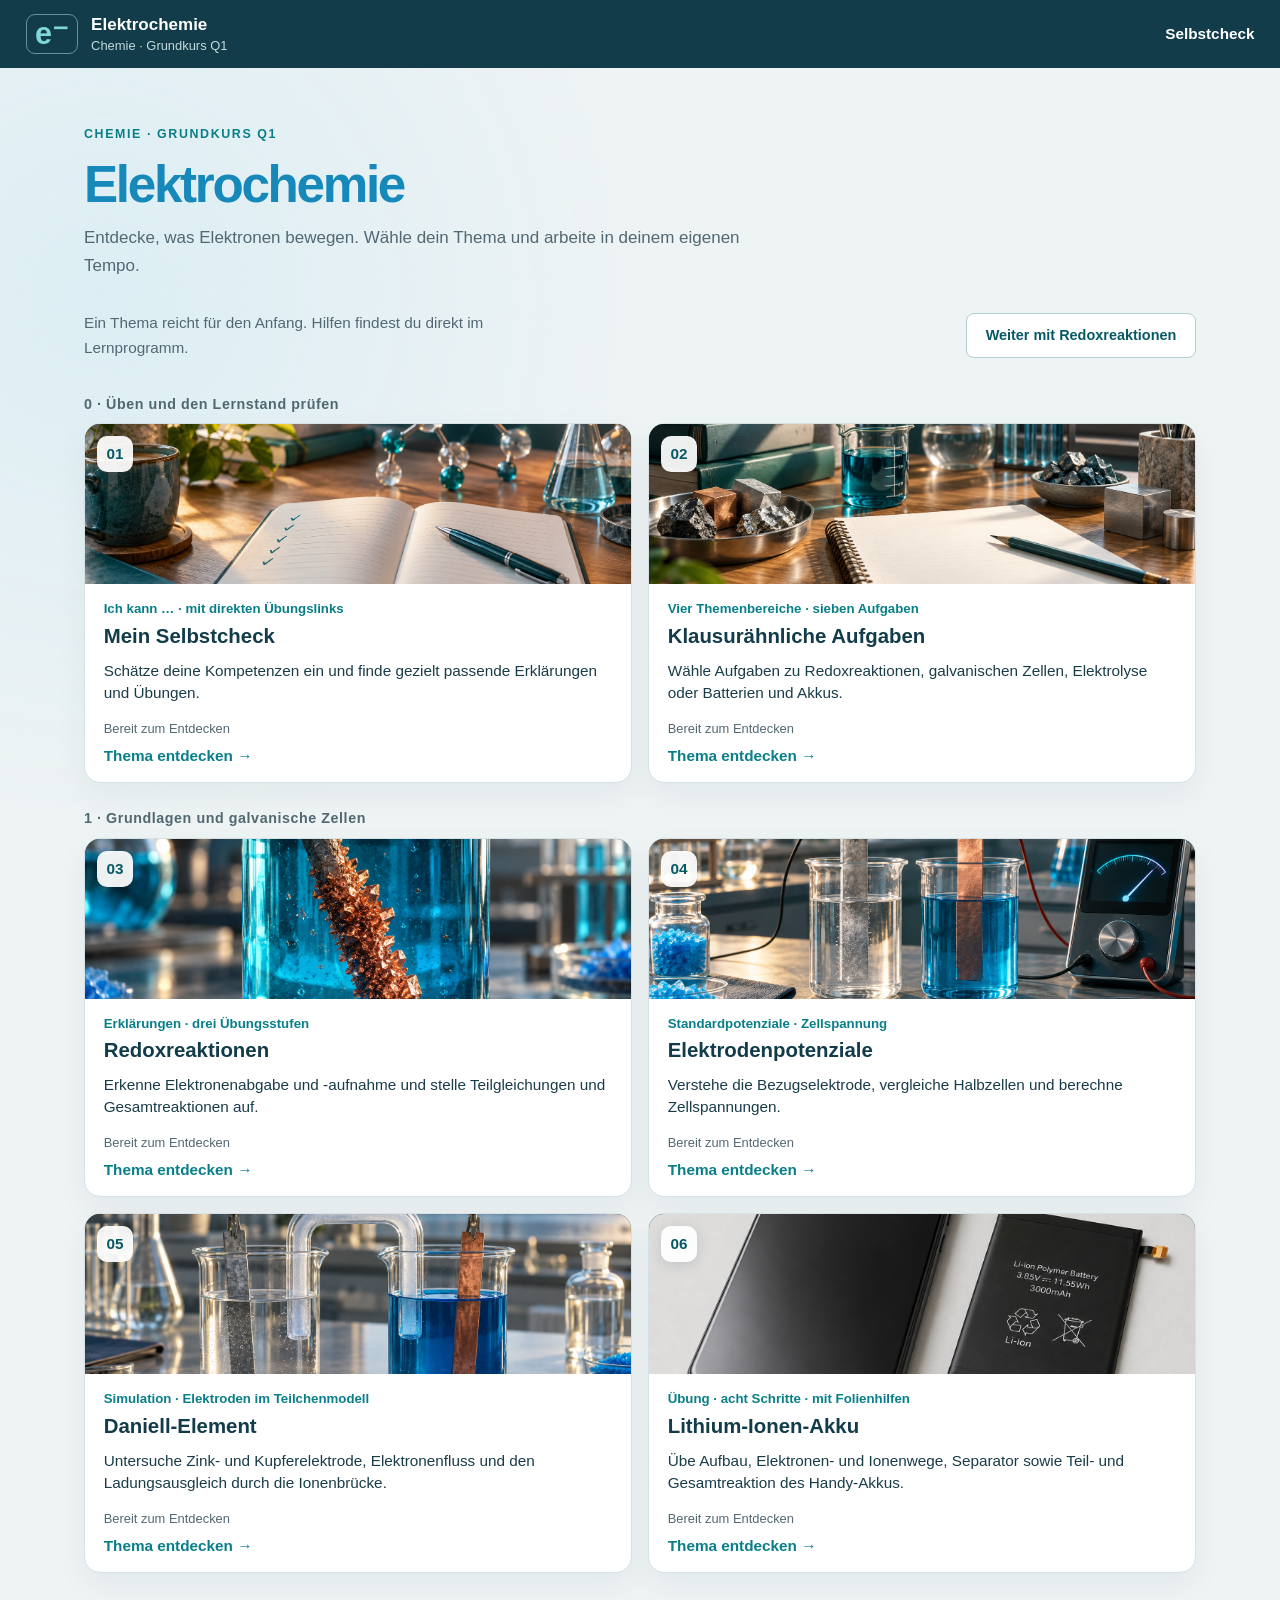
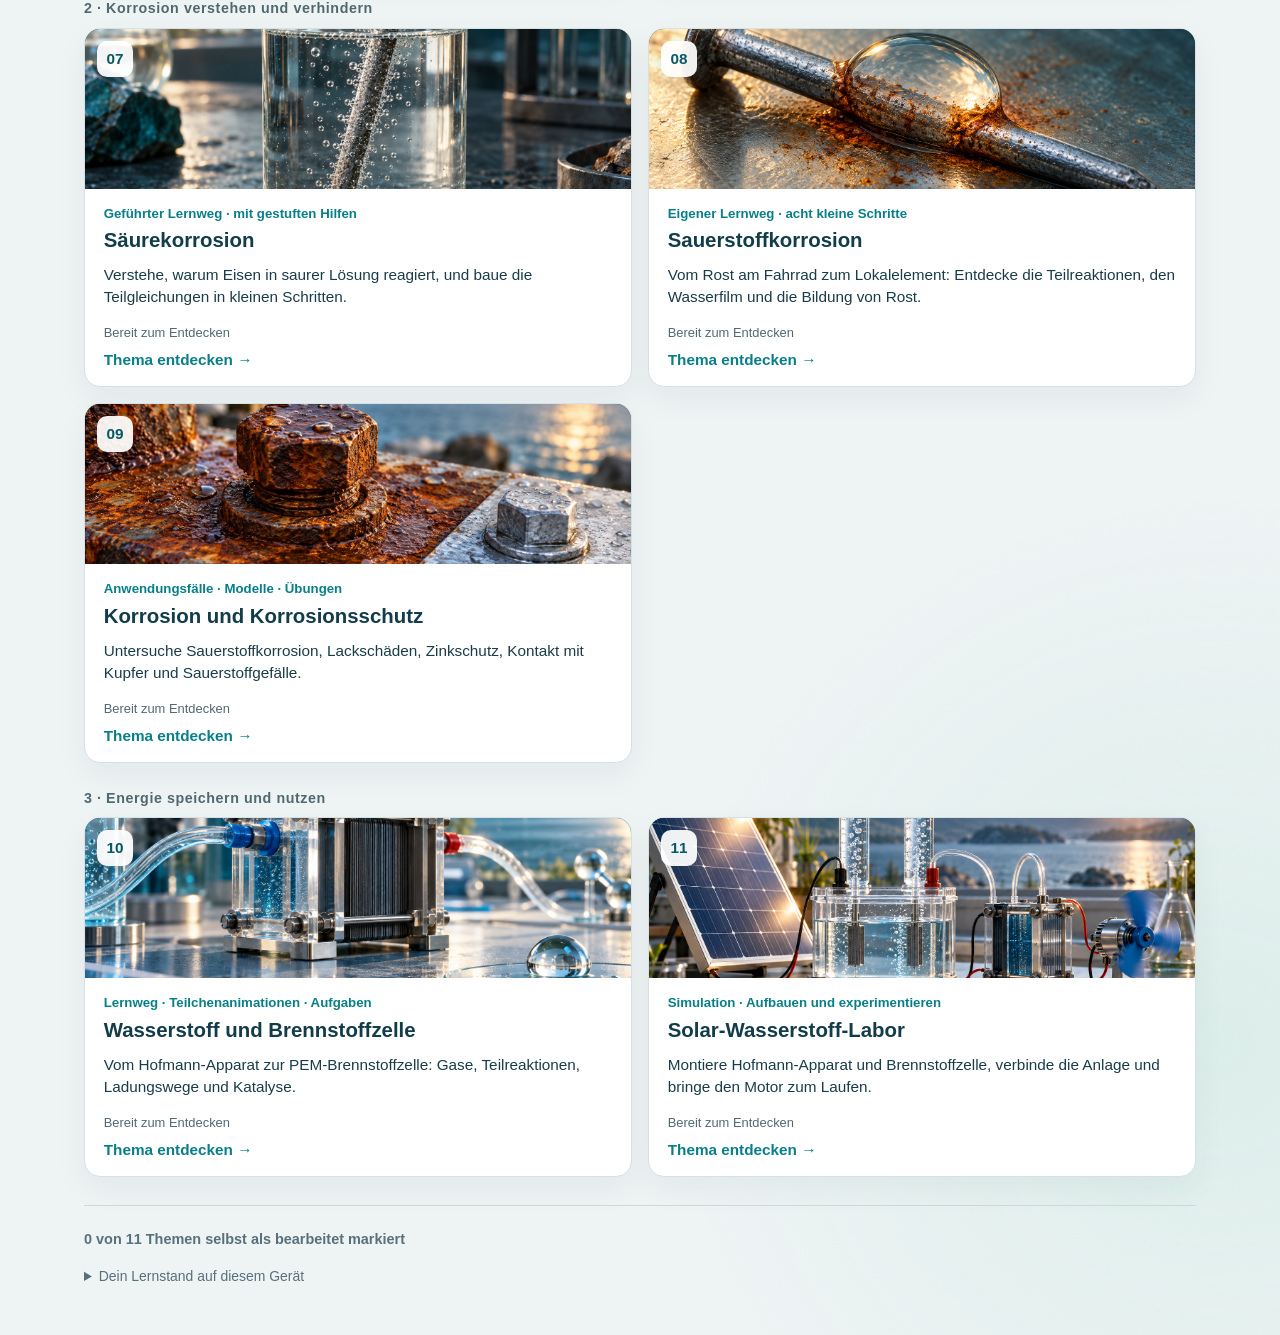
==== index.html @ 57e7d215 "v.1.0" ====
<!doctype html>
<html lang="de">
<head><meta charset="utf-8"><meta name="viewport" content="width=device-width,initial-scale=1"><meta name="theme-color" content="#123c4a"><title>Elektrochemie · Dein Lernraum</title><link rel="stylesheet" href="portal.css?v=7"></head>
<body>
<a class="skip" href="#main">Zum Inhalt</a>
<header><a class="brand" href="#ueberblick"><span class="symbol" aria-hidden="true">e⁻</span><span>Elektrochemie<small>Chemie · Grundkurs Q1</small></span></a><div class="header-actions"><a href="#selbstcheck">Selbstcheck</a><a id="allTopics" href="#ueberblick" hidden>← Alle Themen</a><button id="focus" type="button" aria-pressed="false" hidden>Mehr Platz fürs Programm</button></div></header>
<div class="shell">

<main id="main" tabindex="-1">
<section id="overview"><div class="hero"><p class="eyebrow">Chemie · Grundkurs Q1</p><h1>Elektrochemie</h1><p>Entdecke, was Elektronen bewegen. Wähle dein Thema und arbeite in deinem eigenen Tempo.</p></div><div class="overview-tools"><p>Ein Thema reicht für den Anfang. Hilfen findest du direkt im Lernprogramm.</p><button id="resume" type="button">Mit den Grundlagen beginnen</button></div><div id="cards" aria-label="Lernprogramme und Simulationen"></div><footer class="overview-footer"><p id="progress" role="status"></p><details><summary>Dein Lernstand auf diesem Gerät</summary><p>Deine Notizen, Themenmarkierungen und das zuletzt geöffnete Thema bleiben in diesem Browser. Markierungen sind deine eigene Einschätzung, keine automatische Bewertung.</p><p>Aufgaben werden gespeichert, soweit das jeweilige Programm dies unterstützt. Versuchsaufbauten im Solarlabor bleiben nur während dieser geöffneten Sitzung erhalten.</p></details></footer></section>
<section id="workspace" hidden><div class="module-heading"><div><p id="moduleTrack" class="eyebrow"></p><h1 id="moduleTitle"></h1></div><a id="standalone" target="_blank" rel="noopener">Einzeln öffnen ↗</a></div><details class="mission" open><summary>Dein Einstieg und deine Hilfen</summary><p id="moduleGoal"></p><ol id="moduleTasks"></ol><p id="moduleHelp" class="muted"></p></details><p id="loadStatus" role="status"></p><div id="frames"></div><div class="reflection"><label class="complete"><input id="complete" type="checkbox"> Diesen Themenbaustein habe ich für heute bearbeitet.</label><label for="notes"><strong>Mein Merksatz oder meine offene Frage</strong></label><textarea id="notes" rows="3" placeholder="Ein Satz oder ein Stichwort reicht."></textarea><span id="saveStatus" role="status"></span><div class="module-actions"><a href="#ueberblick">Zur Themenübersicht</a><button id="nextModule" type="button">Nächster Themenbaustein</button></div></div></section>
</main></div><script src="portal.js?v=11"></script>
</body></html>
---- portal.css ----
:root{font-family:'Segoe UI',Arial,sans-serif;color:#193c49;background:#f5f8f8;font-size:17px;--navy:#123c4a;--teal:#087f88;--line:#d4e2e4}*{box-sizing:border-box}[hidden]{display:none!important}body{margin:0}button,input,textarea{font:inherit}button,a,summary,input{touch-action:manipulation}a{color:var(--teal)}button,summary{cursor:pointer}button{border:0;border-radius:8px;background:var(--navy);color:white;padding:.8rem 1.1rem;font-weight:650}button:disabled{opacity:.55;cursor:default}a:focus-visible,button:focus-visible,summary:focus-visible,input:focus-visible,textarea:focus-visible{outline:3px solid #c17a28;outline-offset:4px}header{background:var(--navy);color:white;padding:.8rem 1.5rem;display:flex;justify-content:space-between;align-items:center;gap:1rem}.brand{color:white;text-decoration:none;display:flex;align-items:center;gap:.8rem;font-weight:750}.brand small{display:block;font-weight:400;color:#c2dadd;font-size:.76rem;margin-top:.2rem}.symbol{font-size:1.8rem;color:#80d7d8;border:1px solid #62929b;padding:.1rem .5rem;border-radius:9px}header button{border:1px solid #80a8b0;font-size:.85rem}.shell{display:grid;grid-template-columns:240px minmax(0,1fr);max-width:1800px;margin:auto}.sidebar{padding:1.6rem 1rem;border-right:1px solid var(--line);background:white}.eyebrow{text-transform:uppercase;letter-spacing:.13em;font-size:.73rem;font-weight:750;color:var(--teal)}nav{display:grid;gap:.4rem}nav a{padding:.75rem;text-decoration:none;color:var(--navy);border-radius:8px;line-height:1.35}nav a[aria-current=page]{background:#e0f1f2;font-weight:750;border-left:4px solid var(--teal)}.side-note,.sidebar details{font-size:.85rem;color:#58707b;line-height:1.6}.sidebar details{margin-top:1.8rem}#progress{font-size:.85rem;font-weight:650;margin-top:1.7rem}main{padding:2rem;min-width:0}h1{font-size:clamp(1.8rem,3.4vw,3rem);line-height:1.1;letter-spacing:-.03em;margin:.4rem 0 1rem}h2{font-size:1.4rem}p{line-height:1.65}.hero{background:#e5f1f1;border-radius:14px;padding:clamp(1.2rem,3vw,2.5rem);border-top:5px solid var(--teal);max-width:1120px}.hero p:not(.eyebrow){max-width:790px}.orientation{border-left:4px solid #c17a28;padding:.5rem 1rem;margin:1.7rem 0}.orientation p{margin:.3rem 0}.muted{color:#58707b}.track{margin:1.8rem 0 2.2rem}.track h3{font-size:1.05rem;color:#526873}.card-grid{display:grid;grid-template-columns:repeat(2,minmax(0,1fr));gap:1rem}.module-card{padding:1.4rem;background:white;border:1px solid var(--line);border-radius:12px;display:flex;flex-direction:column;align-items:flex-start}.module-card h3{font-size:1.4rem;color:var(--navy);margin:.65rem 0 .3rem}.module-card p{margin:.3rem 0 1.2rem}.module-card a{margin-top:auto;font-weight:750}.tag{color:var(--teal);font-size:.78rem;font-weight:700}.anchor{padding:1rem 1.4rem;border:1px solid var(--line);border-radius:10px}.module-heading{display:flex;justify-content:space-between;gap:1rem;align-items:center}.module-heading h1{font-size:clamp(1.7rem,3vw,2.5rem)}.module-heading a{font-size:.85rem;white-space:nowrap}.mission{background:#e7f3f3;border-left:4px solid var(--teal);padding:1rem 1.2rem;margin:1rem 0}.mission summary{font-weight:750}.mission li{margin:.65rem 0;line-height:1.5}.mission p:last-child{margin-bottom:0}#loadStatus{font-size:.85rem;color:#58707b;min-height:1.3rem;margin:.5rem 0}iframe{display:block;width:100%;height:80vh;min-height:560px;border:1px solid var(--line);border-radius:10px;background:white}.reflection{margin-top:1.5rem;padding:1.2rem;background:white;border:1px solid var(--line);border-radius:10px}.reflection label{display:block;line-height:1.5}.complete{margin-bottom:1.5rem}.complete input{width:1.1rem;height:1.1rem;accent-color:var(--teal)}textarea{width:100%;padding:.8rem;margin-top:.6rem;border:1px solid #91b1bb;border-radius:7px;resize:vertical}#saveStatus{font-size:.8rem;color:#58707b}.module-actions{display:flex;justify-content:space-between;gap:1rem;align-items:center;margin-top:1.5rem}.focus-mode .sidebar,.focus-mode .mission,.focus-mode .reflection,.focus-mode .module-heading{display:none}.focus-mode .shell{display:block;max-width:none}.focus-mode main{padding:.4rem}.focus-mode iframe{height:calc(100vh - 125px);min-height:350px}.skip{position:absolute;top:-100px;left:1rem;background:white;padding:1rem;z-index:99}.skip:focus{top:0}@media(max-width:950px){.shell{display:block}.sidebar{padding:1rem;border-bottom:1px solid var(--line)}nav{display:flex;overflow-x:auto}nav a{flex:0 0 auto;max-width:210px}.sidebar>.eyebrow,.side-note,.sidebar details{display:none}#progress{margin:.5rem 0 0}main{padding:1rem}.module-heading{align-items:flex-start;flex-direction:column}}@media(max-width:600px){.card-grid{grid-template-columns:1fr}header{padding:.7rem}header button{max-width:140px}.module-actions{align-items:stretch;flex-direction:column}iframe{height:78vh;min-height:450px}.hero{padding:1.2rem}}@media(prefers-reduced-motion:reduce){*{scroll-behavior:auto!important}}@media print{header,.sidebar,iframe,.mission,#loadStatus,.module-actions{display:none}.shell{display:block}}

/* Themenübersicht mit Bildkacheln */
body{background:radial-gradient(circle at 8% 10%,#dceef4,transparent 32rem),radial-gradient(circle at 95% 90%,#dceeea,transparent 32rem),#eef3f4}
.shell{display:block;max-width:1180px}main{padding:2.4rem 2rem 3rem}.header-actions{display:flex;align-items:center;gap:1rem}.header-actions a{color:white;font-size:.9rem;text-decoration:none;font-weight:650}
.hero{background:none;border:0;padding:1rem 0 .6rem;max-width:none}.hero h1{color:#1688ba;font-size:clamp(2.7rem,7vw,5rem);letter-spacing:-.045em}.hero p:not(.eyebrow){max-width:680px;color:#526873;font-size:1.08rem}.overview-tools{display:flex;gap:1.5rem;align-items:center;justify-content:space-between;margin:.3rem 0 2.2rem}.overview-tools p{max-width:490px;color:#526873;font-size:.9rem}.overview-tools button{max-width:350px;font-size:.85rem;background:white;color:#075966;border:1px solid #b4ced2;text-align:left}
.track{margin:2rem 0 2.8rem}.track>h3{font-size:.84rem;letter-spacing:.04em;color:#506870;margin-bottom:1rem}.card-grid{gap:24px}.module-card{position:relative;display:flex;align-items:stretch;overflow:hidden;padding:0;text-decoration:none;color:#193c49;background:white;border:1px solid #d5e1e4;border-radius:22px;box-shadow:0 12px 32px #1736420d;transition:transform .2s ease,box-shadow .2s ease}.module-card:hover{transform:translateY(-5px);box-shadow:0 20px 42px #17364226}.card-art{display:block;width:100%;height:190px;object-fit:cover;background:#123c4a}.card-number{position:absolute;top:18px;left:18px;display:grid;place-items:center;width:44px;height:44px;border-radius:13px;background:#ffffffed;color:#075966;font-weight:750;font-size:1rem}.card-body{display:flex;flex:1;flex-direction:column;padding:1.6rem}.module-card h3{font-size:clamp(1.35rem,2.5vw,1.75rem);line-height:1.15;margin:.65rem 0}.module-card p{font-size:.93rem;line-height:1.6;margin:.25rem 0 1rem}.module-card [data-status]{font-size:.76rem;color:#526873;margin-top:auto;padding-top:.5rem}.card-start{font-weight:750;color:#087f88;font-size:.95rem}.overview-footer{border-top:1px solid #cadbdd;padding-top:1rem;color:#58707b;font-size:.82rem}.overview-footer p{margin:.5rem 0}.overview-footer details{max-width:800px}.overview-footer summary{cursor:pointer}#progress{margin:.3rem 0 1rem}.focus-mode .shell{max-width:none}.focus-mode .module-actions{display:none}
@media(max-width:760px){main{padding:1.4rem 1rem 2rem}.card-grid{grid-template-columns:1fr;gap:20px}.hero{padding-top:.6rem}.overview-tools{align-items:flex-start;flex-direction:column;gap:.4rem}.overview-tools button{max-width:100%}.card-art{height:180px}.card-body{padding:1.4rem}.header-actions{gap:.6rem}.header-actions a{font-size:.8rem}.brand small{font-size:.65rem}header button{font-size:.72rem;padding:.5rem;max-width:130px}.symbol{display:none}.module-heading{align-items:flex-start;flex-direction:column}}
@media(prefers-reduced-motion:reduce){.module-card{transition:none}.module-card:hover{transform:none}}

/* Kompakte, gut antippbare Themenkacheln für Tablets. */
.card-art{height:160px;aspect-ratio:auto;object-fit:cover;object-position:center 52%}
.card-number{top:12px;left:12px;width:36px;height:36px;border-radius:10px;font-size:.9rem;box-shadow:0 3px 14px #123c4a26}
#overview .hero{padding:.2rem 0}
#overview .hero h1{font-size:clamp(2.1rem,4vw,3.2rem);margin:.3rem 0 .6rem}
#overview .hero p:not(.eyebrow){font-size:1rem;margin:.5rem 0}
.overview-tools{margin:.2rem 0 1rem;gap:1rem}
.track{margin:1.2rem 0 1.6rem}
.track>h3{margin:0 0 .65rem}
.card-grid{gap:16px}
.module-card{border-radius:16px}
.card-body{padding:1rem 1.1rem}
.module-card h3{font-size:1.2rem;line-height:1.2;margin:.45rem 0}
.module-card p{font-size:.9rem;line-height:1.45;margin:.2rem 0 .65rem}
.module-card [data-status]{padding-top:.3rem;margin-bottom:.5rem}
.card-start{font-size:.9rem}
@media(min-width:640px){.card-grid{grid-template-columns:repeat(2,minmax(0,1fr))}}
@media(min-width:640px) and (max-width:1180px){main{padding:1.3rem 1.2rem 2rem}.overview-tools{flex-direction:row;align-items:center}.overview-tools p{flex:1}.overview-tools button{max-width:310px}}
@media(max-width:639px){.card-grid{grid-template-columns:1fr}.card-art{height:150px}}
@media(hover:none){.module-card:hover{transform:none}}


@media(max-width:760px){.header-actions{flex-wrap:wrap;justify-content:flex-end}.header-actions a{min-height:44px;display:inline-flex;align-items:center}header{align-items:flex-start}}
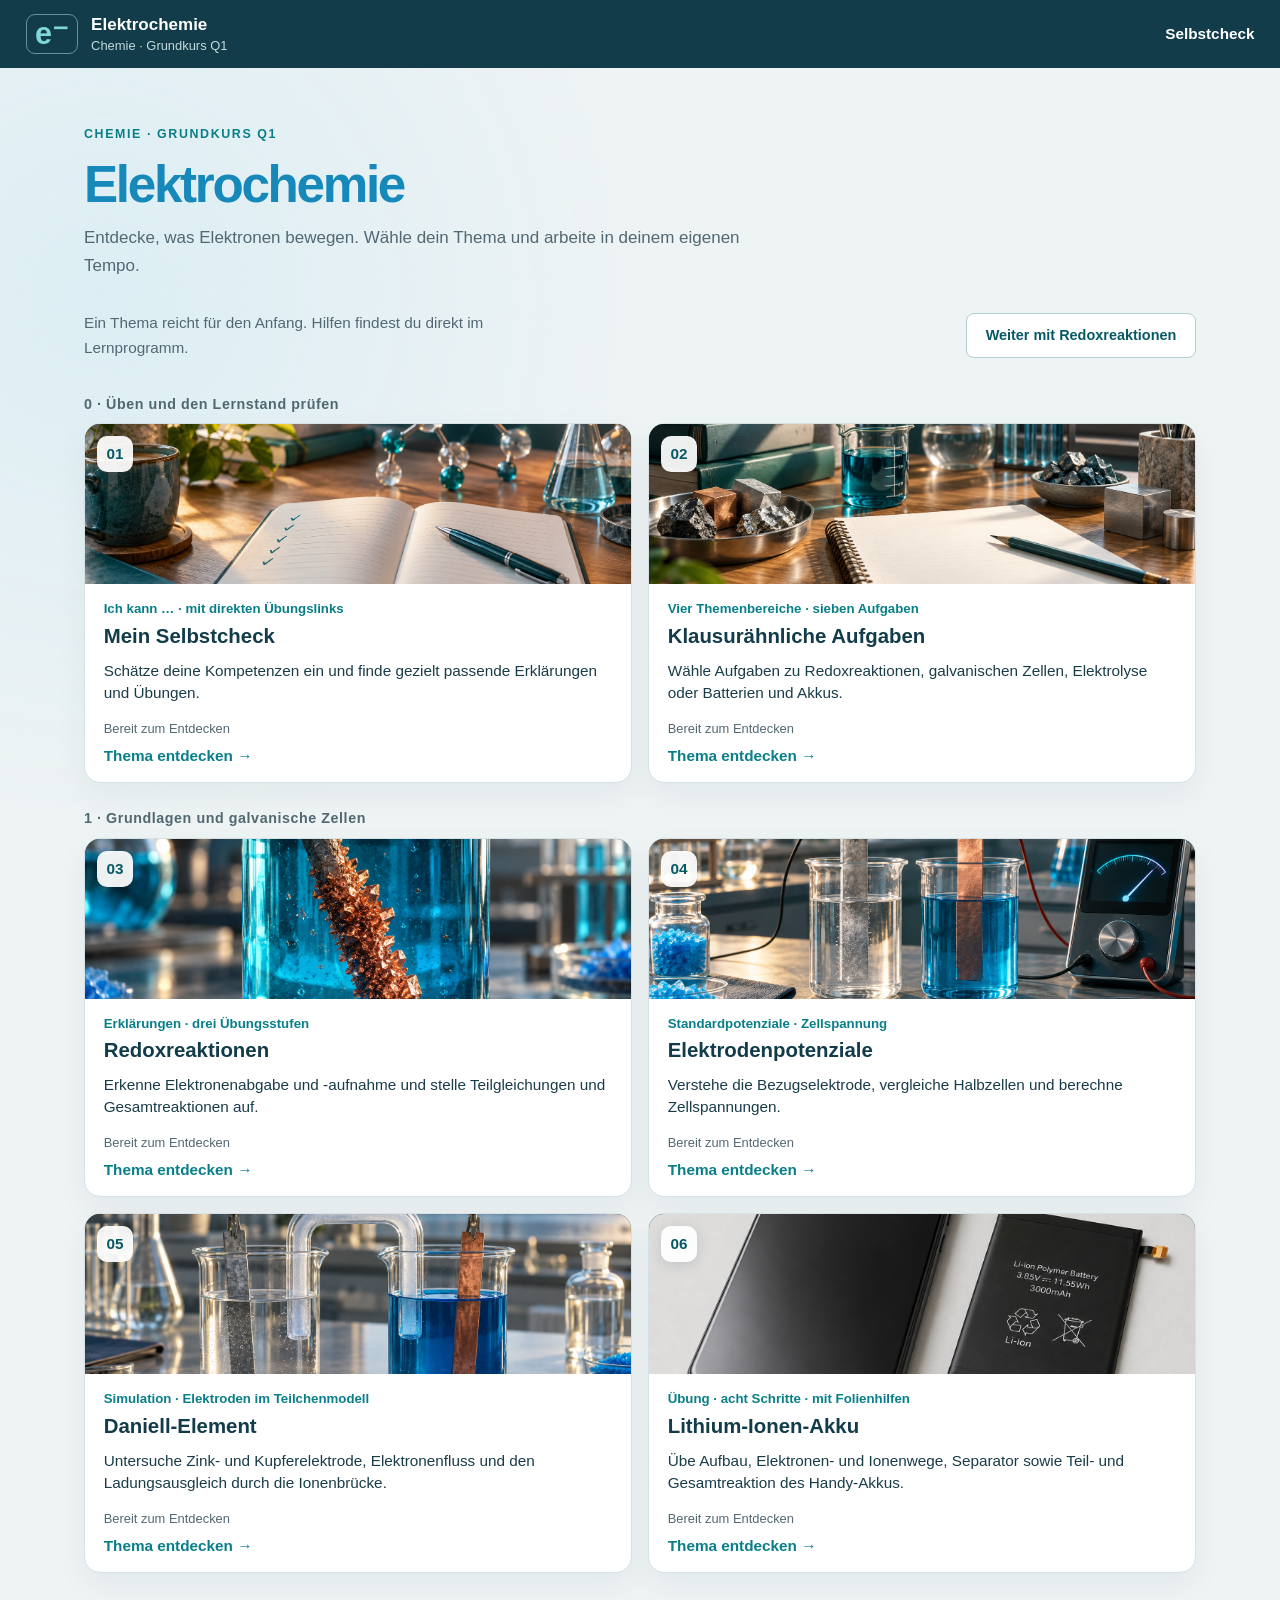
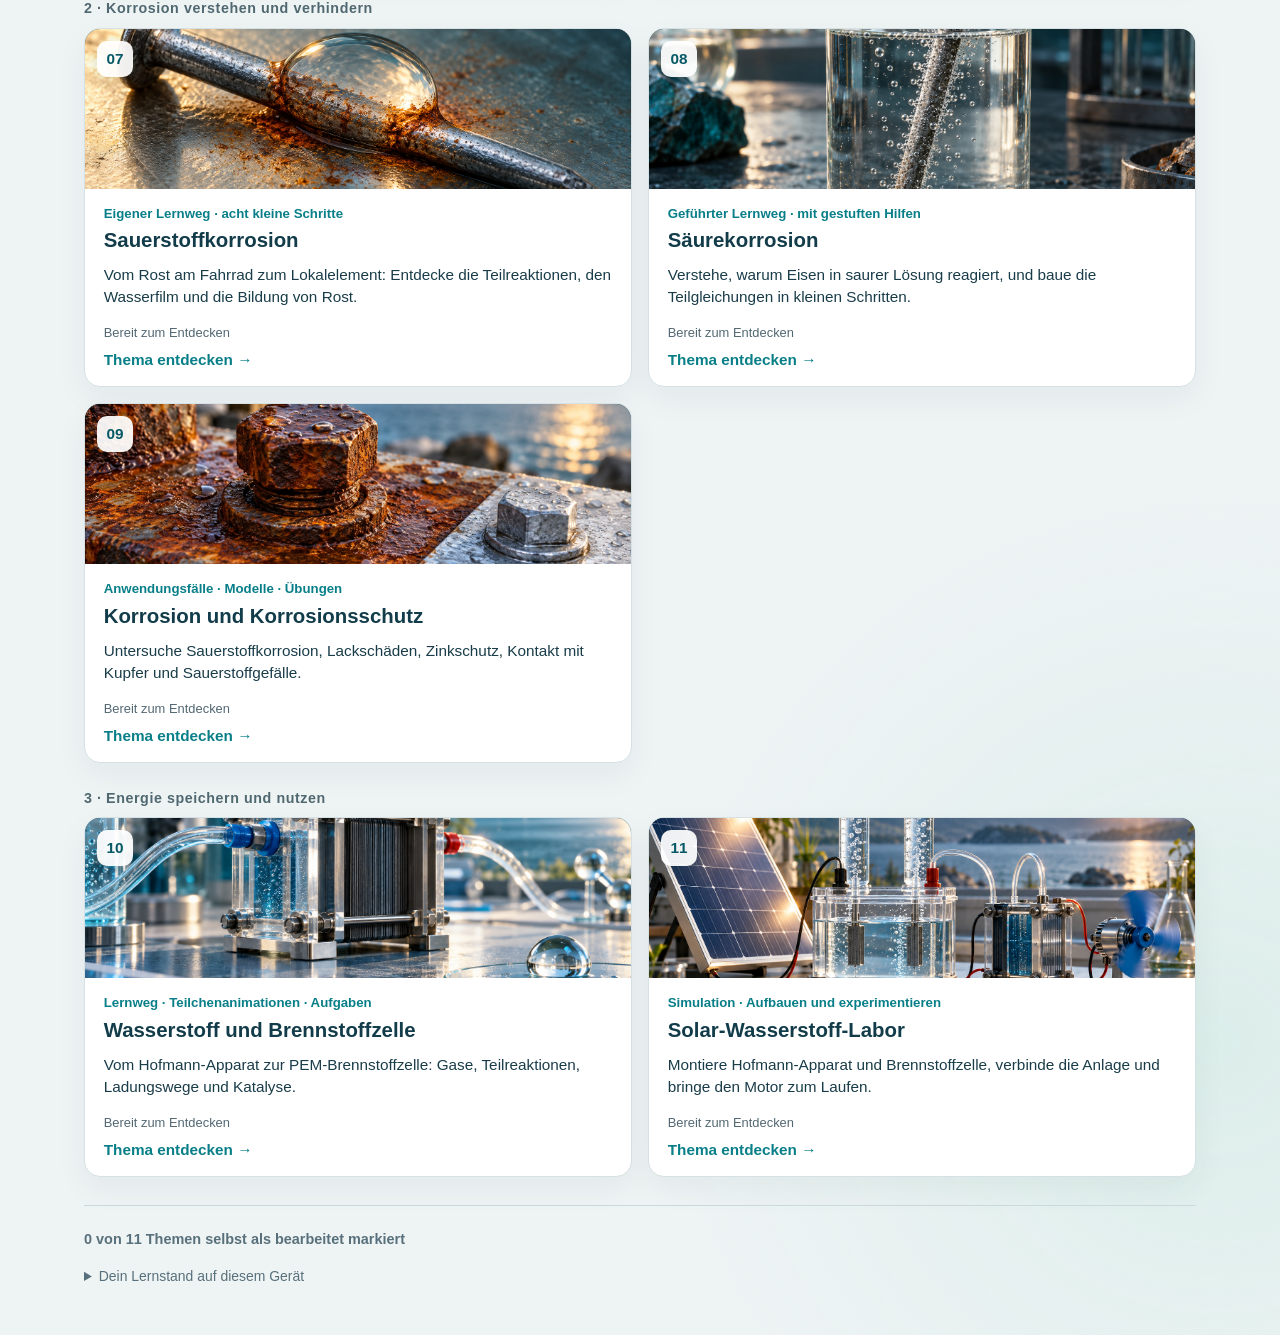
==== commit 9bdfc7ce: "v.1.1" ====
--- a/index.html
+++ b/index.html
@@ -9,5 +9,5 @@
 <main id="main" tabindex="-1">
 <section id="overview"><div class="hero"><p class="eyebrow">Chemie · Grundkurs Q1</p><h1>Elektrochemie</h1><p>Entdecke, was Elektronen bewegen. Wähle dein Thema und arbeite in deinem eigenen Tempo.</p></div><div class="overview-tools"><p>Ein Thema reicht für den Anfang. Hilfen findest du direkt im Lernprogramm.</p><button id="resume" type="button">Mit den Grundlagen beginnen</button></div><div id="cards" aria-label="Lernprogramme und Simulationen"></div><footer class="overview-footer"><p id="progress" role="status"></p><details><summary>Dein Lernstand auf diesem Gerät</summary><p>Deine Notizen, Themenmarkierungen und das zuletzt geöffnete Thema bleiben in diesem Browser. Markierungen sind deine eigene Einschätzung, keine automatische Bewertung.</p><p>Aufgaben werden gespeichert, soweit das jeweilige Programm dies unterstützt. Versuchsaufbauten im Solarlabor bleiben nur während dieser geöffneten Sitzung erhalten.</p></details></footer></section>
 <section id="workspace" hidden><div class="module-heading"><div><p id="moduleTrack" class="eyebrow"></p><h1 id="moduleTitle"></h1></div><a id="standalone" target="_blank" rel="noopener">Einzeln öffnen ↗</a></div><details class="mission" open><summary>Dein Einstieg und deine Hilfen</summary><p id="moduleGoal"></p><ol id="moduleTasks"></ol><p id="moduleHelp" class="muted"></p></details><p id="loadStatus" role="status"></p><div id="frames"></div><div class="reflection"><label class="complete"><input id="complete" type="checkbox"> Diesen Themenbaustein habe ich für heute bearbeitet.</label><label for="notes"><strong>Mein Merksatz oder meine offene Frage</strong></label><textarea id="notes" rows="3" placeholder="Ein Satz oder ein Stichwort reicht."></textarea><span id="saveStatus" role="status"></span><div class="module-actions"><a href="#ueberblick">Zur Themenübersicht</a><button id="nextModule" type="button">Nächster Themenbaustein</button></div></div></section>
-</main></div><script src="portal.js?v=11"></script>
+</main></div><script src="portal.js?v=12"></script>
 </body></html>
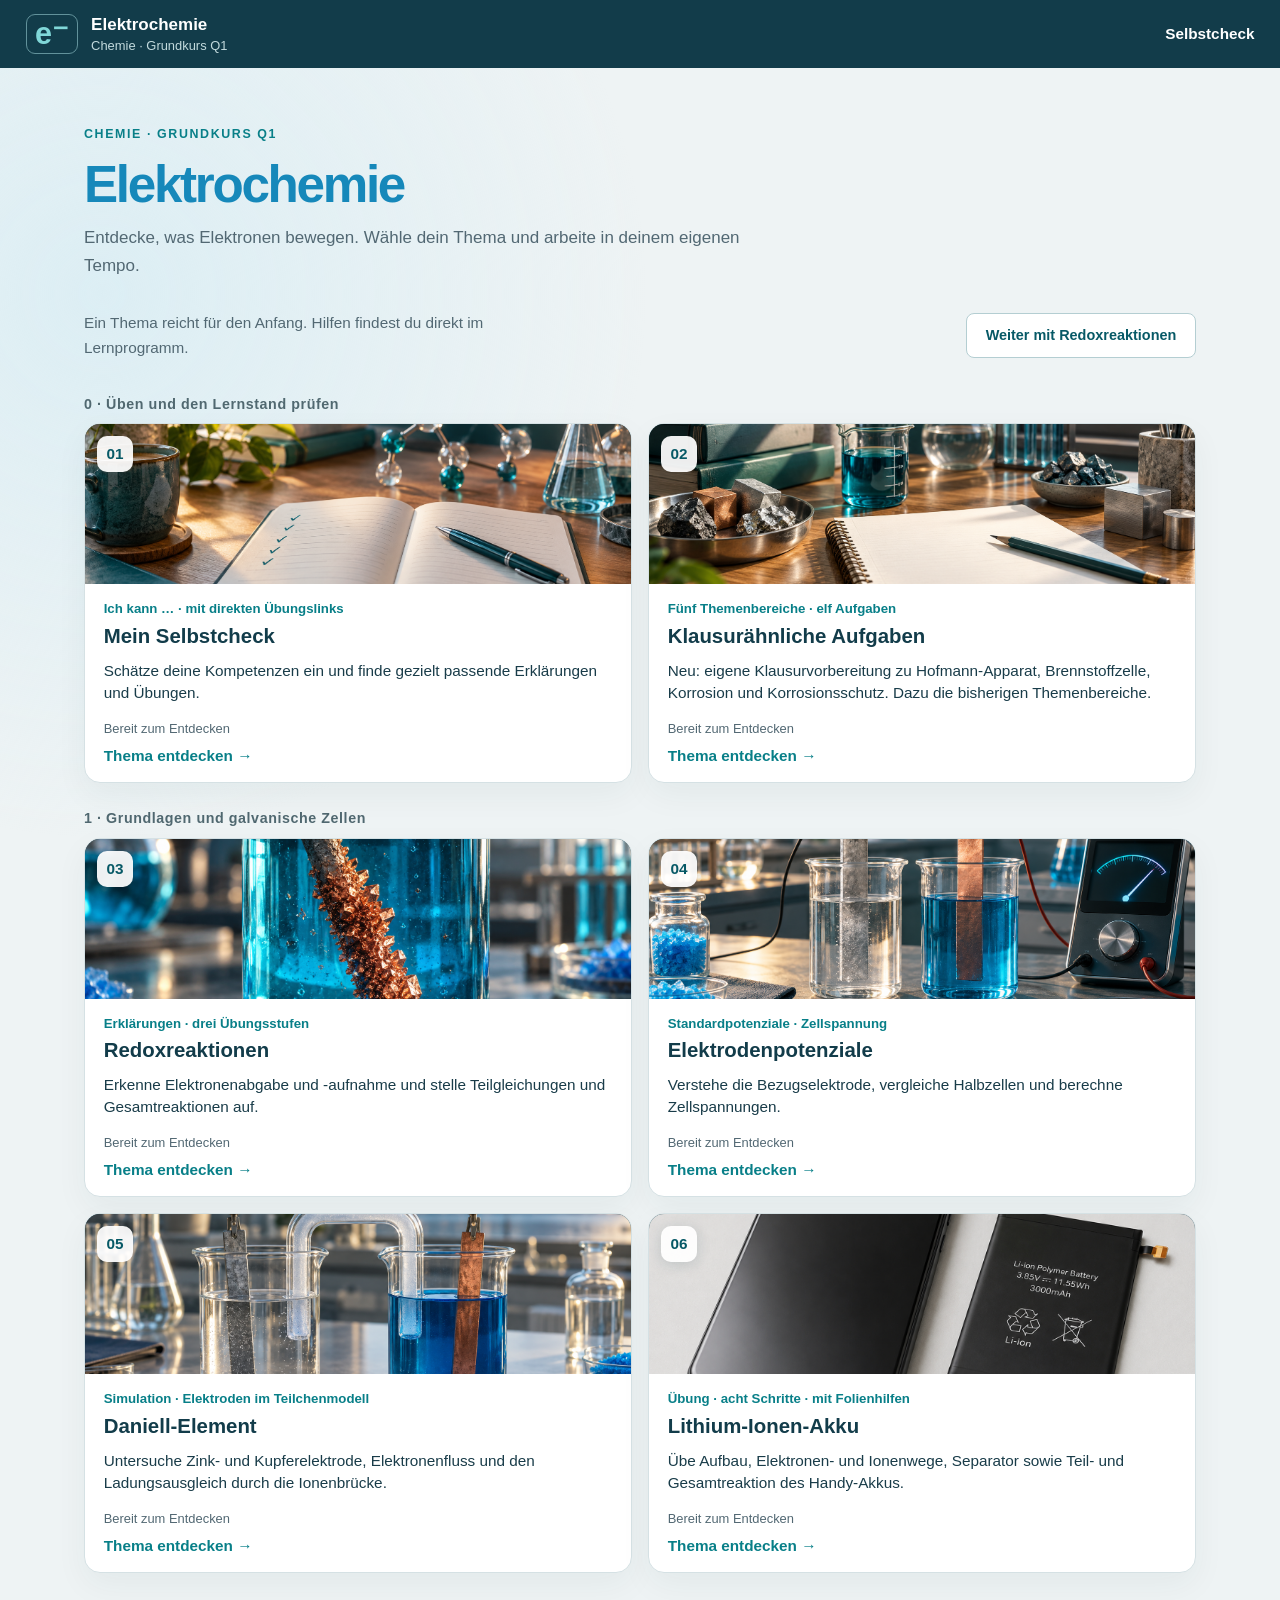
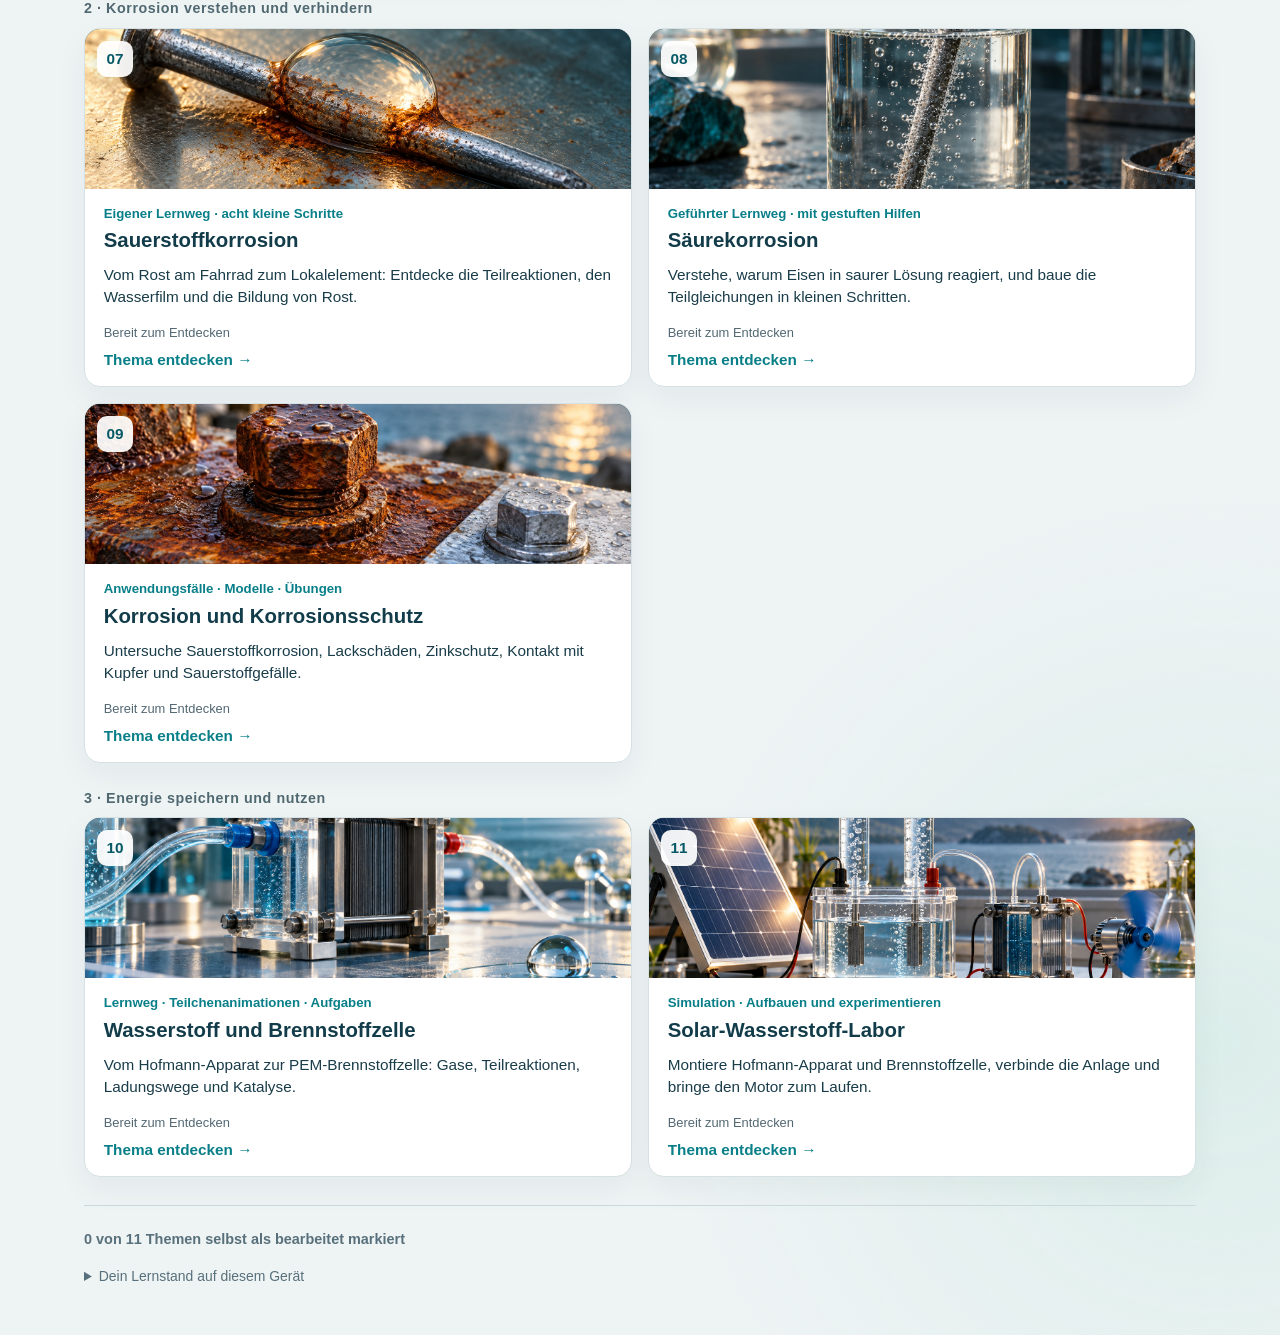
==== commit 6ac5524c: "Ergaenze gezielte Klausurvorbereitung zu Wasserstoff und Korrosion" ====
--- a/index.html
+++ b/index.html
@@ -9,5 +9,5 @@
 <main id="main" tabindex="-1">
 <section id="overview"><div class="hero"><p class="eyebrow">Chemie · Grundkurs Q1</p><h1>Elektrochemie</h1><p>Entdecke, was Elektronen bewegen. Wähle dein Thema und arbeite in deinem eigenen Tempo.</p></div><div class="overview-tools"><p>Ein Thema reicht für den Anfang. Hilfen findest du direkt im Lernprogramm.</p><button id="resume" type="button">Mit den Grundlagen beginnen</button></div><div id="cards" aria-label="Lernprogramme und Simulationen"></div><footer class="overview-footer"><p id="progress" role="status"></p><details><summary>Dein Lernstand auf diesem Gerät</summary><p>Deine Notizen, Themenmarkierungen und das zuletzt geöffnete Thema bleiben in diesem Browser. Markierungen sind deine eigene Einschätzung, keine automatische Bewertung.</p><p>Aufgaben werden gespeichert, soweit das jeweilige Programm dies unterstützt. Versuchsaufbauten im Solarlabor bleiben nur während dieser geöffneten Sitzung erhalten.</p></details></footer></section>
 <section id="workspace" hidden><div class="module-heading"><div><p id="moduleTrack" class="eyebrow"></p><h1 id="moduleTitle"></h1></div><a id="standalone" target="_blank" rel="noopener">Einzeln öffnen ↗</a></div><details class="mission" open><summary>Dein Einstieg und deine Hilfen</summary><p id="moduleGoal"></p><ol id="moduleTasks"></ol><p id="moduleHelp" class="muted"></p></details><p id="loadStatus" role="status"></p><div id="frames"></div><div class="reflection"><label class="complete"><input id="complete" type="checkbox"> Diesen Themenbaustein habe ich für heute bearbeitet.</label><label for="notes"><strong>Mein Merksatz oder meine offene Frage</strong></label><textarea id="notes" rows="3" placeholder="Ein Satz oder ein Stichwort reicht."></textarea><span id="saveStatus" role="status"></span><div class="module-actions"><a href="#ueberblick">Zur Themenübersicht</a><button id="nextModule" type="button">Nächster Themenbaustein</button></div></div></section>
-</main></div><script src="portal.js?v=12"></script>
+</main></div><script src="portal.js?v=13"></script>
 </body></html>
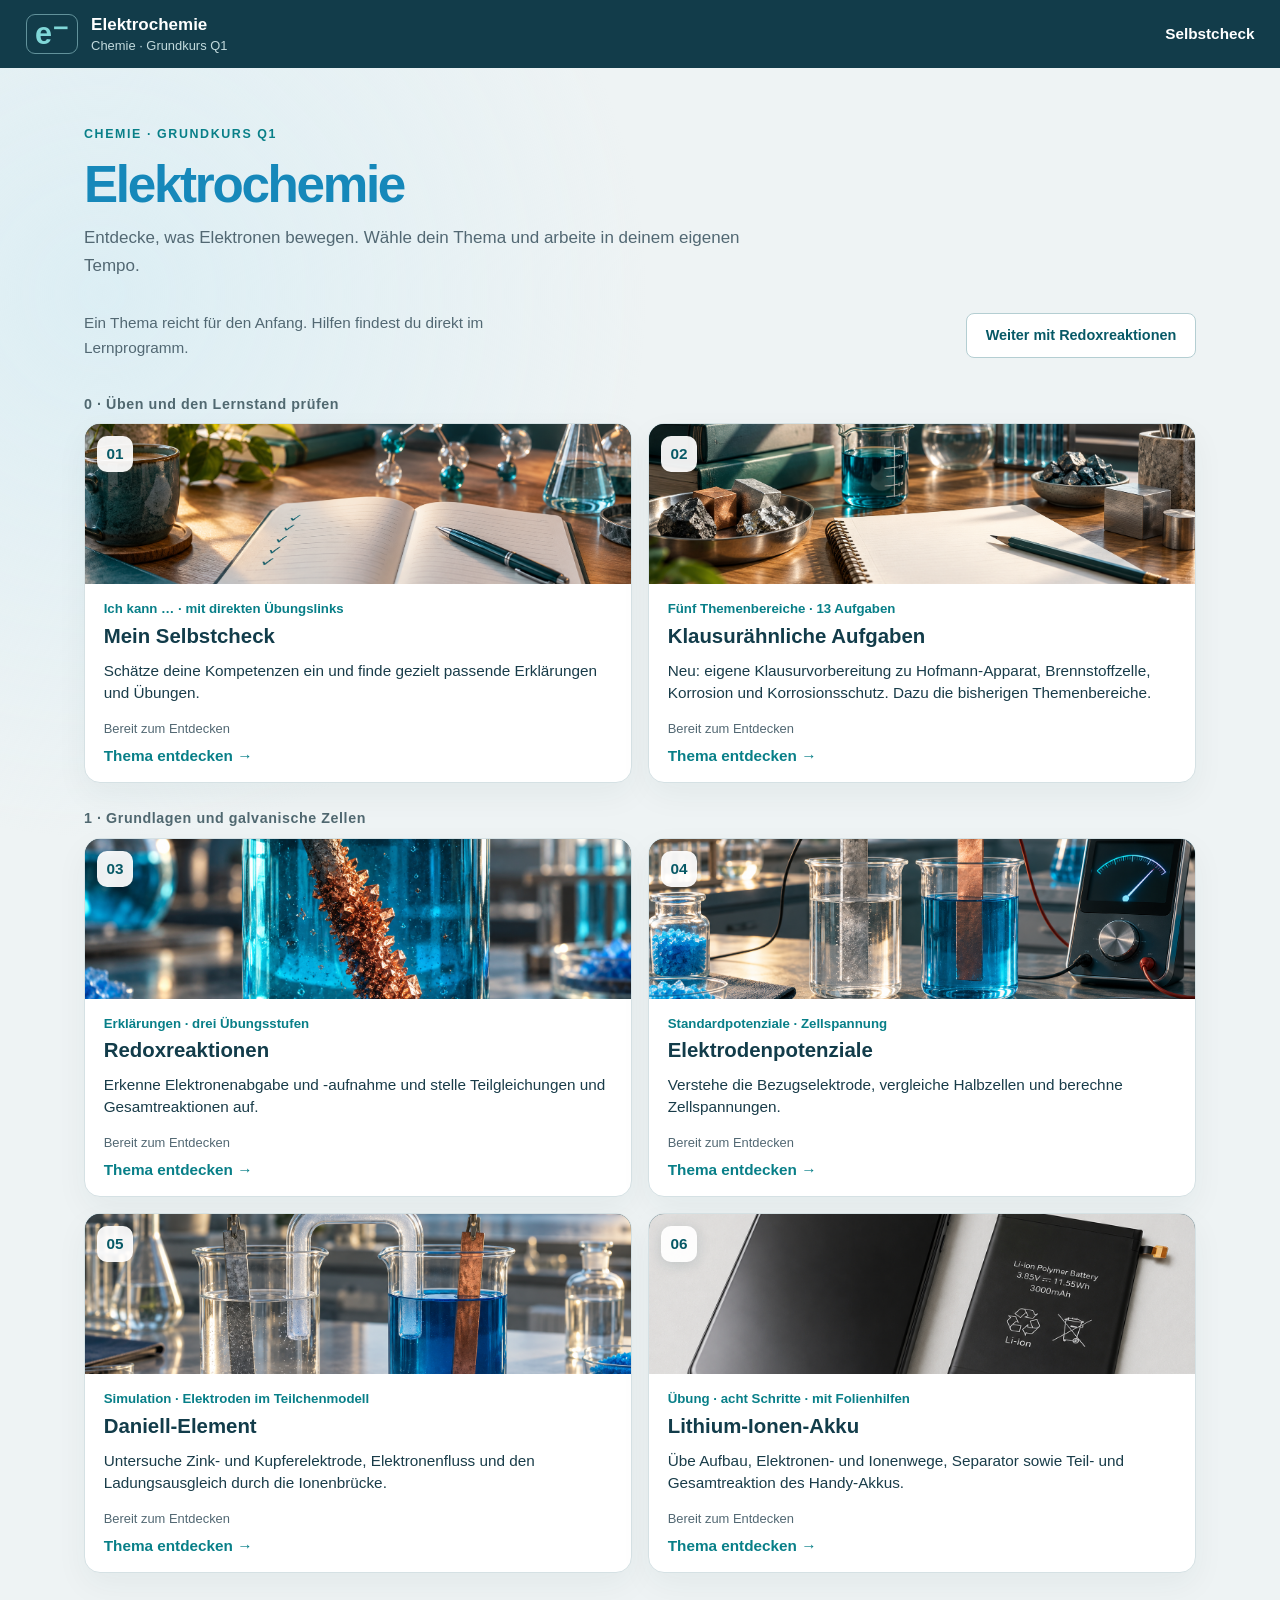
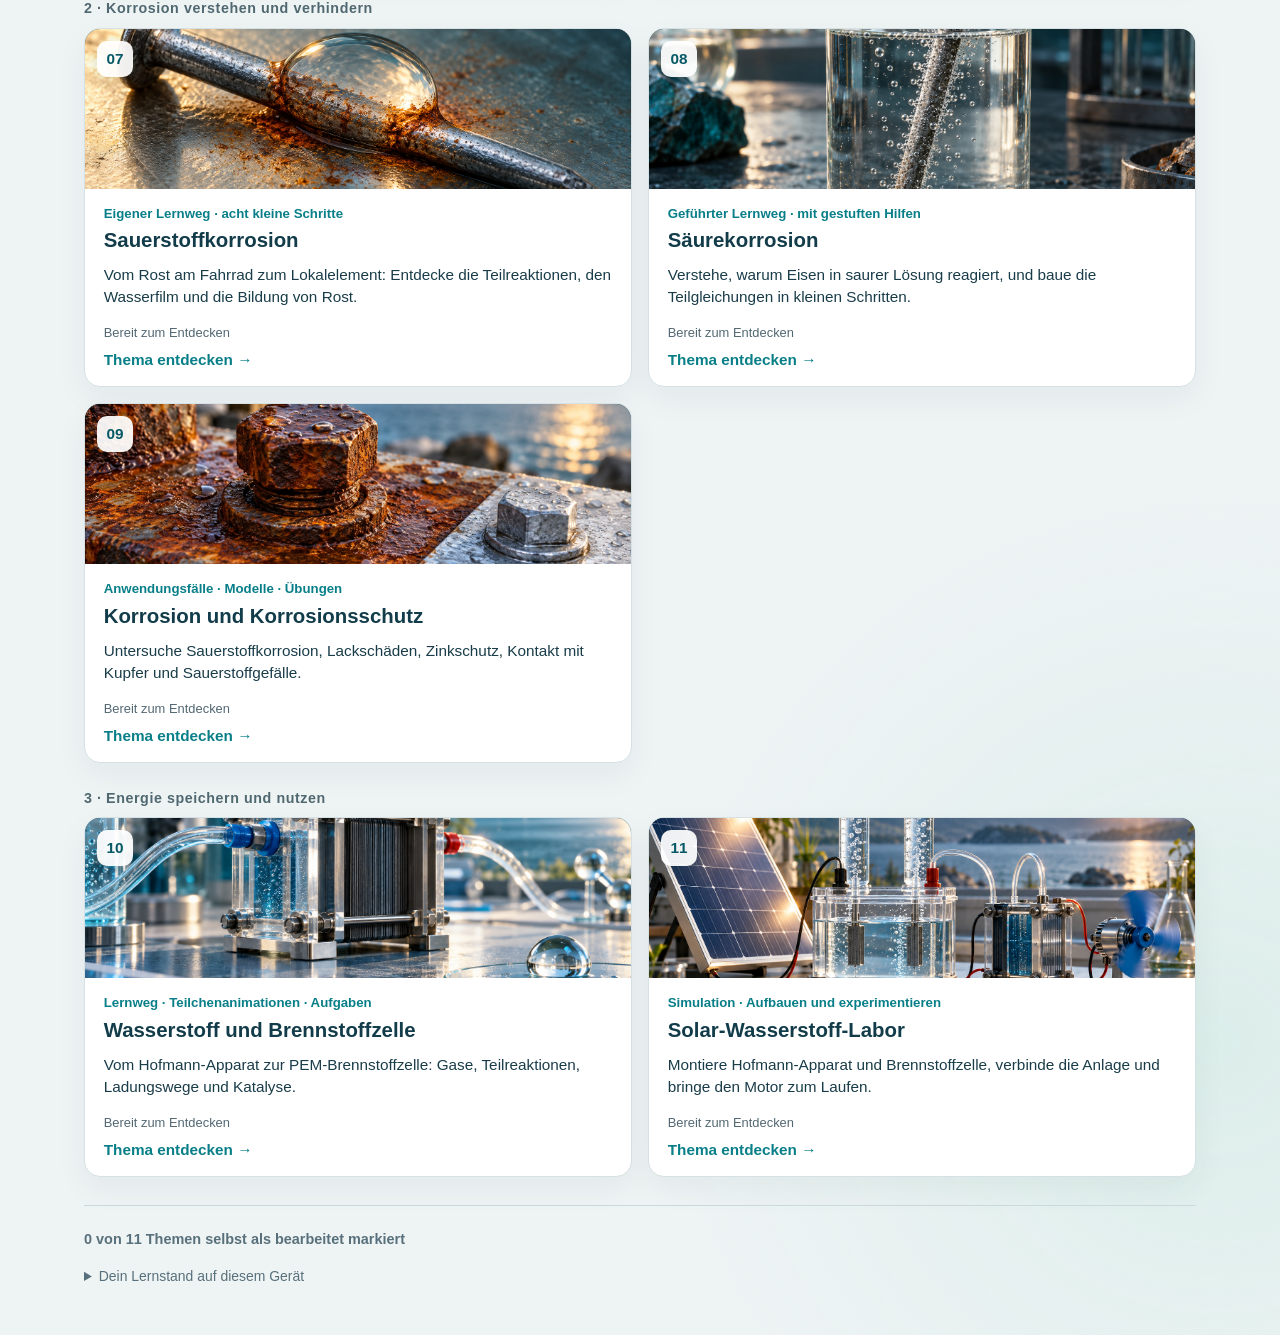
==== commit 53f43c5c: "Ersetze Korrosionsschutzkontext und ergaenze getrennte Korrosionsaufgaben" ====
--- a/index.html
+++ b/index.html
@@ -9,5 +9,5 @@
 <main id="main" tabindex="-1">
 <section id="overview"><div class="hero"><p class="eyebrow">Chemie · Grundkurs Q1</p><h1>Elektrochemie</h1><p>Entdecke, was Elektronen bewegen. Wähle dein Thema und arbeite in deinem eigenen Tempo.</p></div><div class="overview-tools"><p>Ein Thema reicht für den Anfang. Hilfen findest du direkt im Lernprogramm.</p><button id="resume" type="button">Mit den Grundlagen beginnen</button></div><div id="cards" aria-label="Lernprogramme und Simulationen"></div><footer class="overview-footer"><p id="progress" role="status"></p><details><summary>Dein Lernstand auf diesem Gerät</summary><p>Deine Notizen, Themenmarkierungen und das zuletzt geöffnete Thema bleiben in diesem Browser. Markierungen sind deine eigene Einschätzung, keine automatische Bewertung.</p><p>Aufgaben werden gespeichert, soweit das jeweilige Programm dies unterstützt. Versuchsaufbauten im Solarlabor bleiben nur während dieser geöffneten Sitzung erhalten.</p></details></footer></section>
 <section id="workspace" hidden><div class="module-heading"><div><p id="moduleTrack" class="eyebrow"></p><h1 id="moduleTitle"></h1></div><a id="standalone" target="_blank" rel="noopener">Einzeln öffnen ↗</a></div><details class="mission" open><summary>Dein Einstieg und deine Hilfen</summary><p id="moduleGoal"></p><ol id="moduleTasks"></ol><p id="moduleHelp" class="muted"></p></details><p id="loadStatus" role="status"></p><div id="frames"></div><div class="reflection"><label class="complete"><input id="complete" type="checkbox"> Diesen Themenbaustein habe ich für heute bearbeitet.</label><label for="notes"><strong>Mein Merksatz oder meine offene Frage</strong></label><textarea id="notes" rows="3" placeholder="Ein Satz oder ein Stichwort reicht."></textarea><span id="saveStatus" role="status"></span><div class="module-actions"><a href="#ueberblick">Zur Themenübersicht</a><button id="nextModule" type="button">Nächster Themenbaustein</button></div></div></section>
-</main></div><script src="portal.js?v=13"></script>
+</main></div><script src="portal.js?v=14"></script>
 </body></html>
